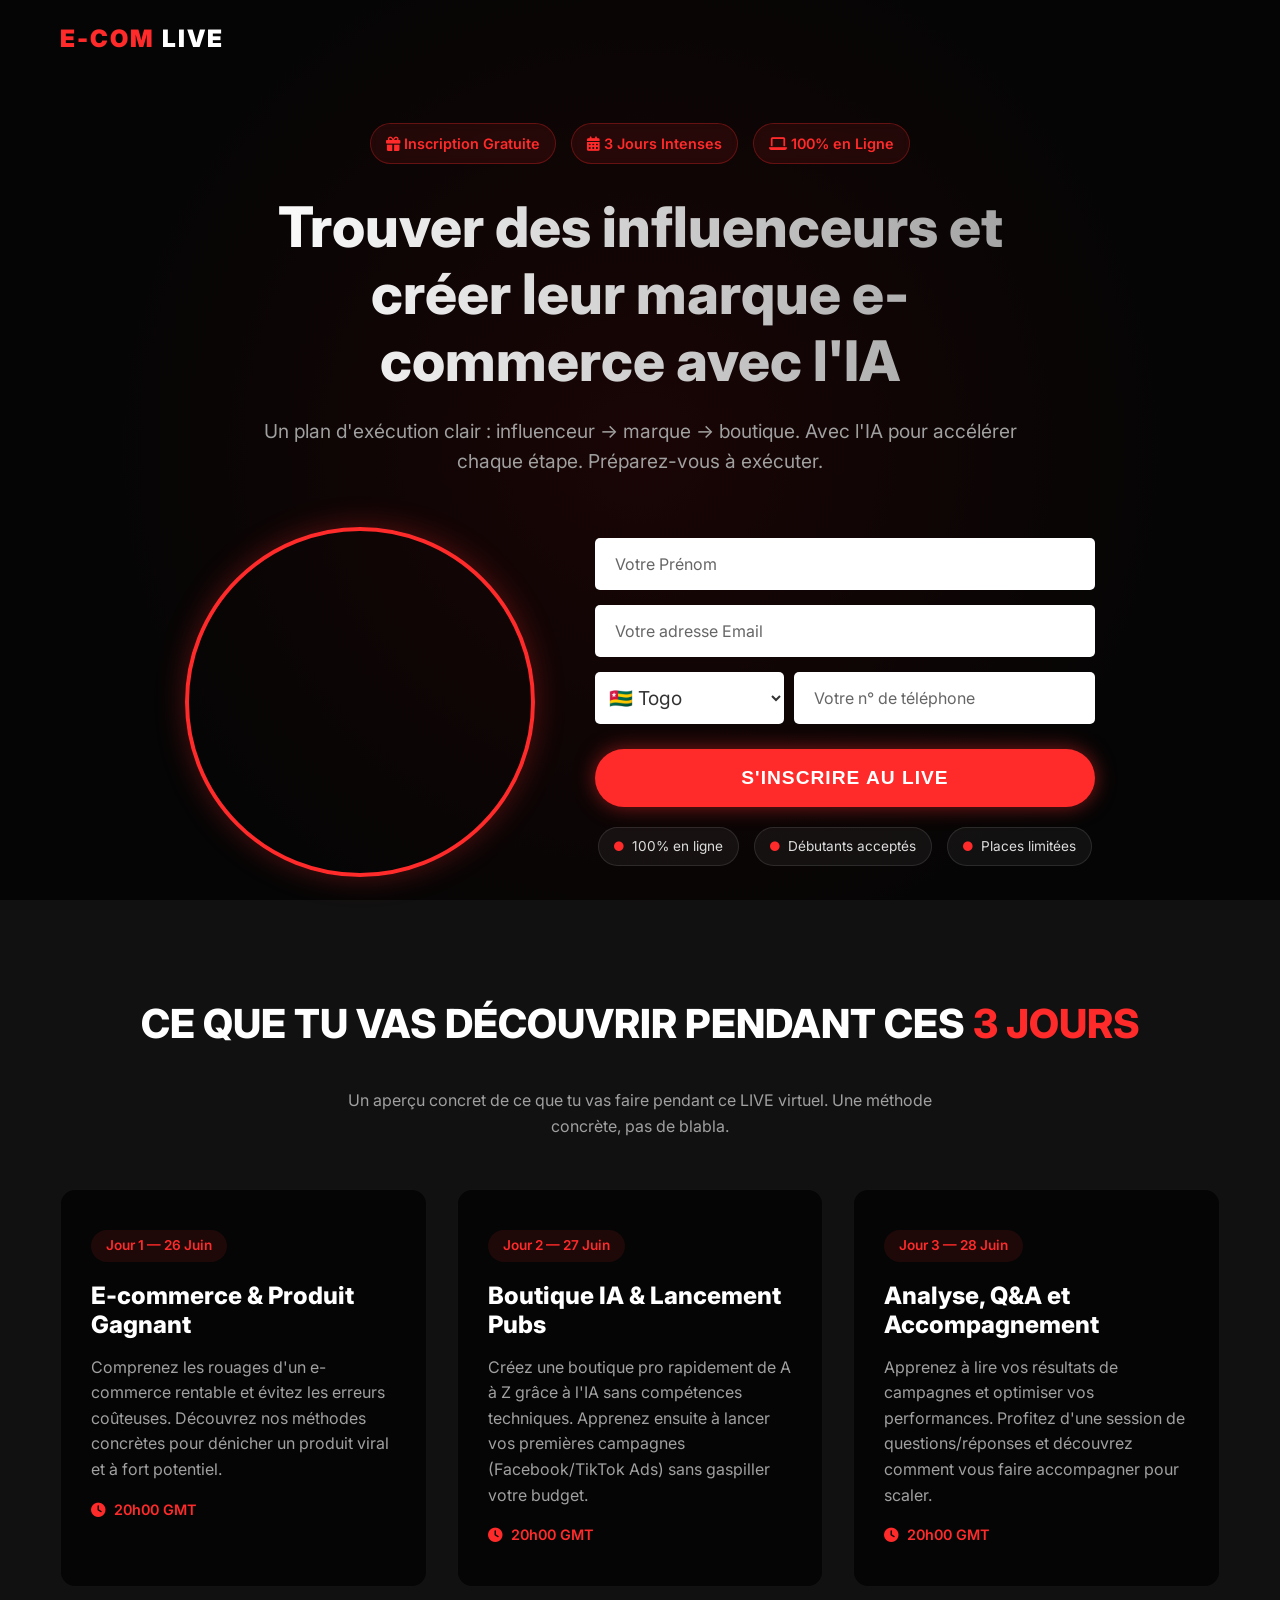
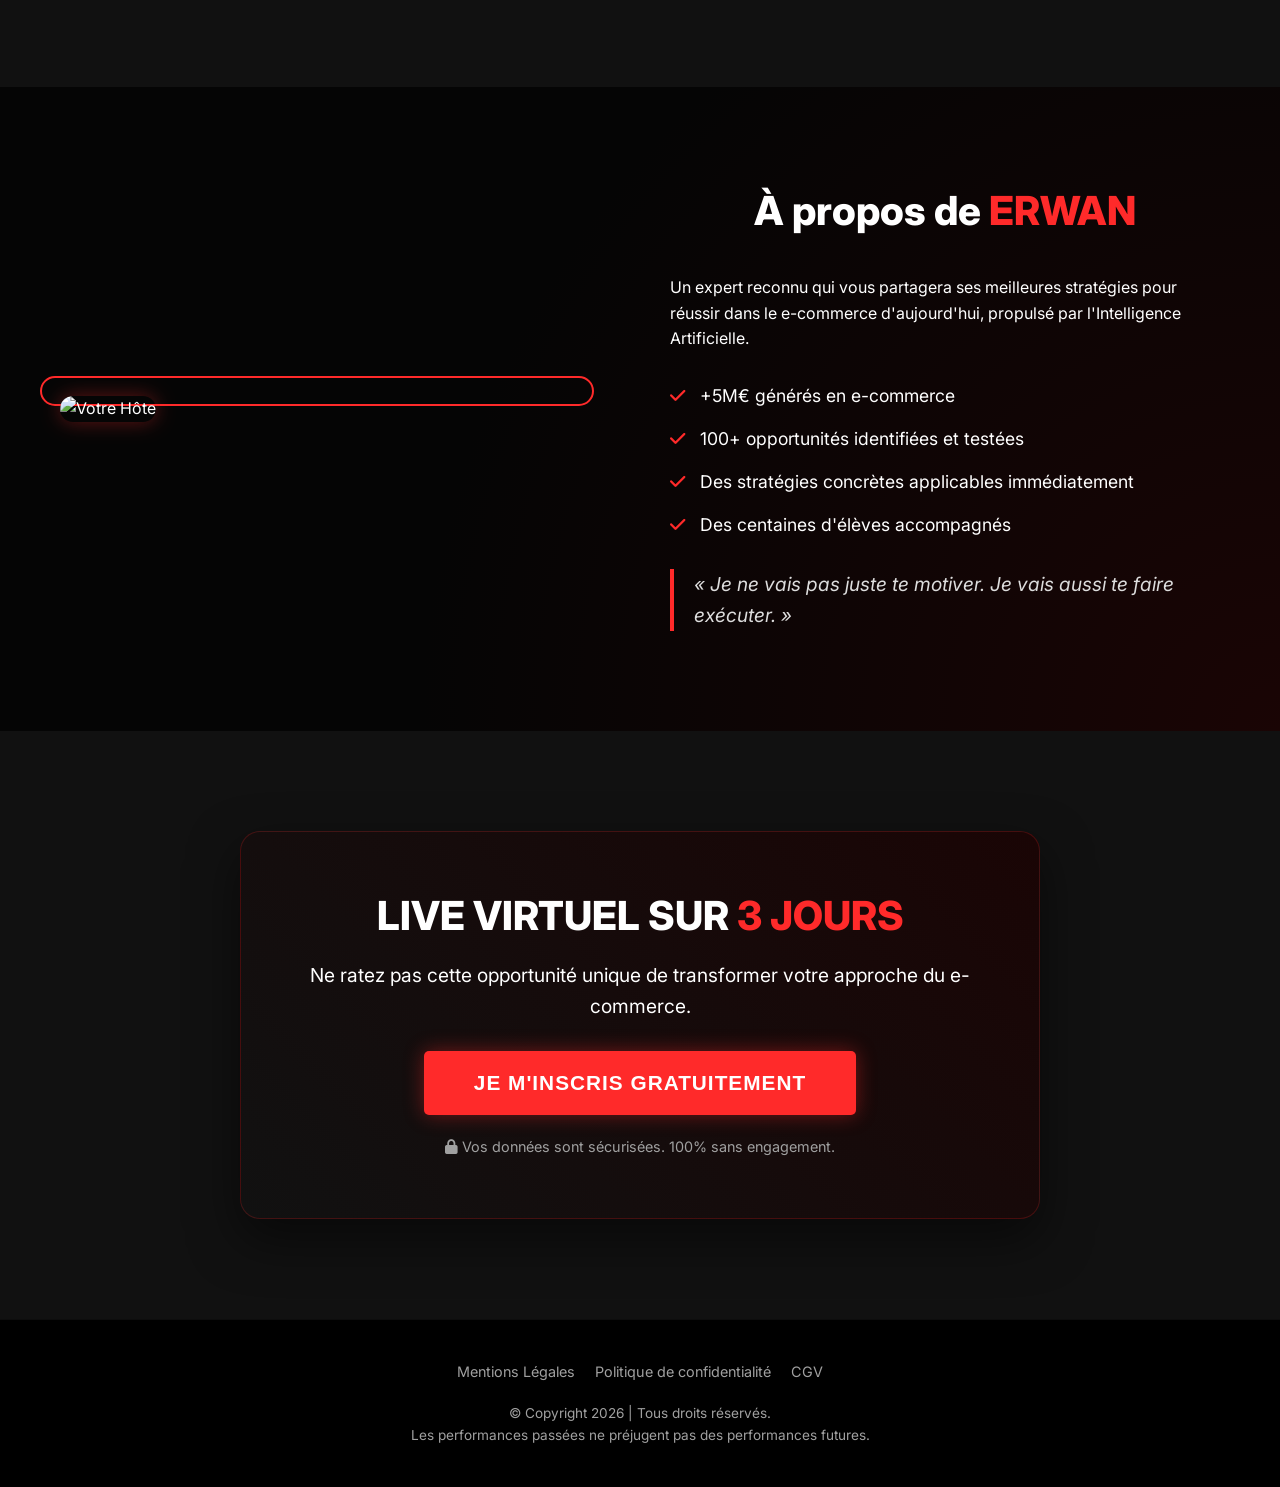
==== index.html @ 6a36e310 "Landing page E-COM LIVE - Version initiale" ====
<!DOCTYPE html>
<html lang="fr">

<head>
    <meta charset="UTF-8">
    <meta name="viewport" content="width=device-width, initial-scale=1.0">
    <title>Live Gratuit : Trouver des influenceurs et créer leur marque e-commerce avec l'IA</title>
    <meta name="description"
        content="Live gratuit sur 3 jours : apprends à trouver des influenceurs rentables et créer leur marque ecommerce avec l'IA. Méthode concrète, actions à exécuter.">
    <link rel="stylesheet" href="style.css">
    <!-- FontAwesome -->
    <link rel="stylesheet" href="https://cdnjs.cloudflare.com/ajax/libs/font-awesome/6.4.0/css/all.min.css">
</head>

<body>

    <header>
        <div class="container">
            <div class="logo">E-COM <span style="color: #fff;">LIVE</span></div>
        </div>
    </header>

    <section class="hero">
        <div class="container">
            <div class="hero-header fade-in">
                <div class="hero-badges">
                    <div class="badge"><i class="fa-solid fa-gift"></i> Inscription Gratuite</div>
                    <div class="badge"><i class="fa-solid fa-calendar-days"></i> 3 Jours Intenses</div>
                    <div class="badge"><i class="fa-solid fa-laptop"></i> 100% en Ligne</div>
                </div>

                <h1>Trouver des influenceurs et créer leur marque e-commerce avec l'IA</h1>
                <p class="hero-subtitle">Un plan d'exécution clair : influenceur → marque → boutique. Avec l'IA pour
                    accélérer chaque étape. Préparez-vous à exécuter.</p>
            </div>

            <div class="hero-registration fade-in" id="inscription-form">
                <div class="host-circular-image">
                    <img src="https://images.unsplash.com/photo-1556157382-97eda2d62296?ixlib=rb-4.0.3&auto=format&fit=crop&w=400&q=80"
                        alt="Hôte">
                </div>
                <div class="registration-form-container">
                    <form class="registration-form" action="https://systeme.io/embedded/40939313/subscription"
                        method="POST">
                        <input type="text" name="first_name" placeholder="Votre Prénom" required>
                        <input type="email" name="email" placeholder="Votre adresse Email" required>
                        <div class="phone-input">
                            <select class="country-select" id="country_code" required>
                                <option value="+93">🇦🇫 Afghanistan</option>
                                <option value="+27">🇿🇦 Afrique du Sud</option>
                                <option value="+355">🇦🇱 Albanie</option>
                                <option value="+213">🇩🇿 Algérie</option>
                                <option value="+49">🇩🇪 Allemagne</option>
                                <option value="+376">🇦🇩 Andorre</option>
                                <option value="+244">🇦🇴 Angola</option>
                                <option value="+1268">🇦🇬 Antigua-et-Barbuda</option>
                                <option value="+966">🇸🇦 Arabie saoudite</option>
                                <option value="+54">🇦🇷 Argentine</option>
                                <option value="+374">🇦🇲 Arménie</option>
                                <option value="+61">🇦🇺 Australie</option>
                                <option value="+43">🇦🇹 Autriche</option>
                                <option value="+994">🇦🇿 Azerbaïdjan</option>
                                <option value="+1242">🇧🇸 Bahamas</option>
                                <option value="+973">🇧🇭 Bahreïn</option>
                                <option value="+880">🇧🇩 Bangladesh</option>
                                <option value="+1246">🇧🇧 Barbade</option>
                                <option value="+32">🇧🇪 Belgique</option>
                                <option value="+501">🇧🇿 Belize</option>
                                <option value="+229">🇧🇯 Bénin</option>
                                <option value="+975">🇧🇹 Bhoutan</option>
                                <option value="+375">🇧🇾 Biélorussie</option>
                                <option value="+95">🇲🇲 Birmanie</option>
                                <option value="+591">🇧🇴 Bolivie</option>
                                <option value="+387">🇧🇦 Bosnie-Herzégovine</option>
                                <option value="+267">🇧🇼 Botswana</option>
                                <option value="+55">🇧🇷 Brésil</option>
                                <option value="+673">🇧🇳 Brunei</option>
                                <option value="+359">🇧🇬 Bulgarie</option>
                                <option value="+226">🇧🇫 Burkina Faso</option>
                                <option value="+257">🇧🇮 Burundi</option>
                                <option value="+855">🇰🇭 Cambodge</option>
                                <option value="+237">🇨🇲 Cameroun</option>
                                <option value="+1">🇨🇦 Canada</option>
                                <option value="+238">🇨🇻 Cap-Vert</option>
                                <option value="+56">🇨🇱 Chili</option>
                                <option value="+86">🇨🇳 Chine</option>
                                <option value="+357">🇨🇾 Chypre</option>
                                <option value="+57">🇨🇴 Colombie</option>
                                <option value="+269">🇰🇲 Comores</option>
                                <option value="+242">🇨🇬 Congo-Brazzaville</option>
                                <option value="+243">🇨🇩 RDC</option>
                                <option value="+850">🇰🇵 Corée du Nord</option>
                                <option value="+82">🇰🇷 Corée du Sud</option>
                                <option value="+506">🇨🇷 Costa Rica</option>
                                <option value="+225">🇨🇮 Côte d'Ivoire</option>
                                <option value="+385">🇭🇷 Croatie</option>
                                <option value="+53">🇨🇺 Cuba</option>
                                <option value="+45">🇩🇰 Danemark</option>
                                <option value="+253">🇩🇯 Djibouti</option>
                                <option value="+1767">🇩🇲 Dominique</option>
                                <option value="+20">🇪🇬 Égypte</option>
                                <option value="+971">🇦🇪 Émirats arabes unis</option>
                                <option value="+593">🇪🇨 Équateur</option>
                                <option value="+291">🇪🇷 Érythrée</option>
                                <option value="+34">🇪🇸 Espagne</option>
                                <option value="+372">🇪🇪 Estonie</option>
                                <option value="+1">🇺🇸 États-Unis</option>
                                <option value="+251">🇪🇹 Éthiopie</option>
                                <option value="+679">🇫🇯 Fidji</option>
                                <option value="+358">🇫🇮 Finlande</option>
                                <option value="+33">🇫🇷 France</option>
                                <option value="+241">🇬🇦 Gabon</option>
                                <option value="+220">🇬🇲 Gambie</option>
                                <option value="+995">🇬🇪 Géorgie</option>
                                <option value="+233">🇬🇭 Ghana</option>
                                <option value="+30">🇬🇷 Grèce</option>
                                <option value="+1473">🇬🇩 Grenade</option>
                                <option value="+502">🇬🇹 Guatemala</option>
                                <option value="+224">🇬🇳 Guinée</option>
                                <option value="+245">🇬🇼 Guinée-Bissau</option>
                                <option value="+240">🇬🇶 Guinée équatoriale</option>
                                <option value="+592">🇬🇾 Guyana</option>
                                <option value="+509">🇭🇹 Haïti</option>
                                <option value="+504">🇭🇳 Honduras</option>
                                <option value="+36">🇭🇺 Hongrie</option>
                                <option value="+91">🇮🇳 Inde</option>
                                <option value="+62">🇮🇩 Indonésie</option>
                                <option value="+964">🇮🇶 Irak</option>
                                <option value="+98">🇮🇷 Iran</option>
                                <option value="+353">🇮🇪 Irlande</option>
                                <option value="+354">🇮🇸 Islande</option>
                                <option value="+972">🇮🇱 Israël</option>
                                <option value="+39">🇮🇹 Italie</option>
                                <option value="+1876">🇯🇲 Jamaïque</option>
                                <option value="+81">🇯🇵 Japon</option>
                                <option value="+962">🇯🇴 Jordanie</option>
                                <option value="+7">🇰🇿 Kazakhstan</option>
                                <option value="+254">🇰🇪 Kenya</option>
                                <option value="+996">🇰🇬 Kirghizistan</option>
                                <option value="+686">🇰🇮 Kiribati</option>
                                <option value="+965">🇰🇼 Koweït</option>
                                <option value="+856">🇱🇦 Laos</option>
                                <option value="+266">🇱🇸 Lesotho</option>
                                <option value="+371">🇱🇻 Lettonie</option>
                                <option value="+961">🇱🇧 Liban</option>
                                <option value="+231">🇱🇷 Liberia</option>
                                <option value="+218">🇱🇾 Libye</option>
                                <option value="+423">🇱🇮 Liechtenstein</option>
                                <option value="+370">🇱🇹 Lituanie</option>
                                <option value="+352">🇱🇺 Luxembourg</option>
                                <option value="+389">🇲🇰 Macédoine du Nord</option>
                                <option value="+261">🇲🇬 Madagascar</option>
                                <option value="+60">🇲🇾 Malaisie</option>
                                <option value="+265">🇲🇼 Malawi</option>
                                <option value="+960">🇲🇻 Maldives</option>
                                <option value="+223">🇲🇱 Mali</option>
                                <option value="+356">🇲🇹 Malte</option>
                                <option value="+212">🇲🇦 Maroc</option>
                                <option value="+230">🇲🇺 Maurice</option>
                                <option value="+222">🇲🇷 Mauritanie</option>
                                <option value="+52">🇲🇽 Mexique</option>
                                <option value="+691">🇫🇲 Micronésie</option>
                                <option value="+373">🇲🇩 Moldavie</option>
                                <option value="+377">🇲🇨 Monaco</option>
                                <option value="+976">🇲🇳 Mongolie</option>
                                <option value="+382">🇲🇪 Monténégro</option>
                                <option value="+258">🇲🇿 Mozambique</option>
                                <option value="+264">🇳🇦 Namibie</option>
                                <option value="+674">🇳🇷 Nauru</option>
                                <option value="+977">🇳🇵 Népal</option>
                                <option value="+505">🇳🇮 Nicaragua</option>
                                <option value="+227">🇳🇪 Niger</option>
                                <option value="+234">🇳🇬 Nigeria</option>
                                <option value="+47">🇳🇴 Norvège</option>
                                <option value="+64">🇳🇿 Nouvelle-Zélande</option>
                                <option value="+968">🇴🇲 Oman</option>
                                <option value="+256">🇺🇬 Ouganda</option>
                                <option value="+998">🇺🇿 Ouzbékistan</option>
                                <option value="+92">🇵🇰 Pakistan</option>
                                <option value="+680">🇵🇼 Palaos</option>
                                <option value="+507">🇵🇦 Panama</option>
                                <option value="+675">🇵🇬 Papouasie-Nouvelle-Guinée</option>
                                <option value="+595">🇵🇾 Paraguay</option>
                                <option value="+31">🇳🇱 Pays-Bas</option>
                                <option value="+51">🇵🇪 Pérou</option>
                                <option value="+63">🇵🇭 Philippines</option>
                                <option value="+48">🇵🇱 Pologne</option>
                                <option value="+351">🇵🇹 Portugal</option>
                                <option value="+974">🇶🇦 Qatar</option>
                                <option value="+40">🇷🇴 Roumanie</option>
                                <option value="+44">🇬🇧 Royaume-Uni</option>
                                <option value="+7">🇷🇺 Russie</option>
                                <option value="+250">🇷🇼 Rwanda</option>
                                <option value="+1869">🇰🇳 Saint-Kitts-et-Nevis</option>
                                <option value="+1758">🇱🇨 Sainte-Lucie</option>
                                <option value="+378">🇸🇲 Saint-Marin</option>
                                <option value="+1784">🇻🇨 Saint-Vincent</option>
                                <option value="+677">🇸🇧 Îles Salomon</option>
                                <option value="+503">🇸🇻 Salvador</option>
                                <option value="+685">🇼🇸 Samoa</option>
                                <option value="+239">🇸🇹 Sao Tomé-et-Principe</option>
                                <option value="+221">🇸🇳 Sénégal</option>
                                <option value="+381">🇷🇸 Serbie</option>
                                <option value="+248">🇸🇨 Seychelles</option>
                                <option value="+232">🇸🇱 Sierra Leone</option>
                                <option value="+65">🇸🇬 Singapour</option>
                                <option value="+421">🇸🇰 Slovaquie</option>
                                <option value="+386">🇸🇮 Slovénie</option>
                                <option value="+252">🇸🇴 Somalie</option>
                                <option value="+249">🇸🇩 Soudan</option>
                                <option value="+211">🇸🇸 Soudan du Sud</option>
                                <option value="+94">🇱🇰 Sri Lanka</option>
                                <option value="+46">🇸🇪 Suède</option>
                                <option value="+41">🇨🇭 Suisse</option>
                                <option value="+597">🇸🇷 Suriname</option>
                                <option value="+268">🇸🇿 Eswatini</option>
                                <option value="+963">🇸🇾 Syrie</option>
                                <option value="+992">🇹🇯 Tadjikistan</option>
                                <option value="+255">🇹🇿 Tanzanie</option>
                                <option value="+235">🇹🇩 Tchad</option>
                                <option value="+420">🇨🇿 Tchéquie</option>
                                <option value="+66">🇹🇭 Thaïlande</option>
                                <option value="+670">🇹🇱 Timor oriental</option>
                                <option value="+228" selected>🇹🇬 Togo</option>
                                <option value="+676">🇹🇴 Tonga</option>
                                <option value="+1868">🇹🇹 Trinité-et-Tobago</option>
                                <option value="+216">🇹🇳 Tunisie</option>
                                <option value="+90">🇹🇷 Turquie</option>
                                <option value="+993">🇹🇲 Turkménistan</option>
                                <option value="+688">🇹🇻 Tuvalu</option>
                                <option value="+380">🇺🇦 Ukraine</option>
                                <option value="+598">🇺🇾 Uruguay</option>
                                <option value="+678">🇻🇺 Vanuatu</option>
                                <option value="+58">🇻🇪 Venezuela</option>
                                <option value="+84">🇻🇳 Viêt Nam</option>
                                <option value="+967">🇾🇪 Yémen</option>
                                <option value="+260">🇿🇲 Zambie</option>
                                <option value="+263">🇿🇼 Zimbabwe</option>
                            </select>
                            <input type="tel" id="phone_input" placeholder="Votre n° de téléphone" required>
                            <input type="hidden" name="phone_number" id="full_phone_number">
                        </div>
                        <button type="submit" class="btn btn-submit"
                            onclick="document.getElementById('full_phone_number').value = document.getElementById('country_code').value + document.getElementById('phone_input').value;">S'INSCRIRE
                            AU LIVE</button>
                    </form>
                    <div class="form-badges">
                        <span class="form-badge"><i class="fa-solid fa-circle"></i> 100% en ligne</span>
                        <span class="form-badge"><i class="fa-solid fa-circle"></i> Débutants acceptés</span>
                        <span class="form-badge"><i class="fa-solid fa-circle"></i> Places limitées</span>
                    </div>
                </div>
            </div>
        </div>
    </section>

    <section class="discover" id="programme">
        <div class="container">
            <h2 class="fade-in">CE QUE TU VAS DÉCOUVRIR PENDANT CES <span>3 JOURS</span></h2>
            <p style="text-align: center; color: var(--text-secondary); max-width: 600px; margin: 0 auto;"
                class="fade-in">
                Un aperçu concret de ce que tu vas faire pendant ce LIVE virtuel. Une méthode concrète, pas de blabla.
            </p>

            <div class="grid-3">
                <div class="card fade-in">
                    <span class="day-badge">Jour 1 — 26 Juin</span>
                    <h3>E-commerce &amp; Produit Gagnant</h3>
                    <p>Comprenez les rouages d'un e-commerce rentable et évitez les erreurs coûteuses. Découvrez nos
                        méthodes concrètes pour dénicher un produit viral et à fort potentiel.</p>
                    <p style="margin-top: 15px; font-size: 0.9rem; color: var(--accent-color); font-weight: 600;"><i
                            class="fa-solid fa-clock" style="margin-right: 5px;"></i> 20h00 GMT</p>
                </div>

                <div class="card fade-in">
                    <span class="day-badge">Jour 2 — 27 Juin</span>
                    <h3>Boutique IA &amp; Lancement Pubs</h3>
                    <p>Créez une boutique pro rapidement de A à Z grâce à l'IA sans compétences techniques. Apprenez
                        ensuite à lancer vos premières campagnes (Facebook/TikTok Ads) sans gaspiller votre budget.</p>
                    <p style="margin-top: 15px; font-size: 0.9rem; color: var(--accent-color); font-weight: 600;"><i
                            class="fa-solid fa-clock" style="margin-right: 5px;"></i> 20h00 GMT</p>
                </div>

                <div class="card fade-in">
                    <span class="day-badge">Jour 3 — 28 Juin</span>
                    <h3>Analyse, Q&amp;A et Accompagnement</h3>
                    <p>Apprenez à lire vos résultats de campagnes et optimiser vos performances. Profitez d'une session
                        de questions/réponses et découvrez comment vous faire accompagner pour scaler.</p>
                    <p style="margin-top: 15px; font-size: 0.9rem; color: var(--accent-color); font-weight: 600;"><i
                            class="fa-solid fa-clock" style="margin-right: 5px;"></i> 20h00 GMT</p>
                </div>
            </div>
        </div>
    </section>

    <section class="host">
        <div class="container host-container">
            <div class="host-image fade-in">
                <!-- Using a placeholder image with dark/red vibe -->
                <img src="https://images.unsplash.com/photo-1556157382-97eda2d62296?ixlib=rb-4.0.3&auto=format&fit=crop&w=800&q=80"
                    alt="Votre Hôte">
            </div>

            <div class="host-info fade-in">
                <h2>À propos de <span>ERWAN</span></h2>
                <p>Un expert reconnu qui vous partagera ses meilleures stratégies pour réussir dans le e-commerce
                    d'aujourd'hui, propulsé par l'Intelligence Artificielle.</p>

                <ul>
                    <li><i class="fa-solid fa-check"></i> +5M€ générés en e-commerce</li>
                    <li><i class="fa-solid fa-check"></i> 100+ opportunités identifiées et testées</li>
                    <li><i class="fa-solid fa-check"></i> Des stratégies concrètes applicables immédiatement</li>
                    <li><i class="fa-solid fa-check"></i> Des centaines d'élèves accompagnés</li>
                </ul>

                <p class="quote">« Je ne vais pas juste te motiver. Je vais aussi te faire exécuter. »</p>
            </div>
        </div>
    </section>

    <section class="cta-section" id="cta">
        <div class="container">
            <div class="cta-box fade-in">
                <h2 style="margin-bottom: 20px;">LIVE VIRTUEL SUR <span>3 JOURS</span></h2>
                <p style="margin-bottom: 30px; font-size: 1.2rem;">Ne ratez pas cette opportunité unique de transformer
                    votre approche du e-commerce.</p>
                <button class="btn" style="font-size: 1.3rem; padding: 20px 50px;"
                    onclick="document.getElementById('inscription-form').scrollIntoView({behavior: 'smooth'}); document.querySelector('.registration-form input').focus();">JE
                    M'INSCRIS GRATUITEMENT</button>
                <p style="margin-top: 20px; font-size: 0.9rem; color: var(--text-secondary);"><i
                        class="fa-solid fa-lock"></i> Vos données sont sécurisées. 100% sans engagement.</p>
            </div>
        </div>
    </section>

    <footer>
        <div class="container">
            <div class="footer-links">
                <a href="mentions-legales.html">Mentions Légales</a>
                <a href="politique-confidentialite.html">Politique de confidentialité</a>
                <a href="cgv.html">CGV</a>
            </div>
            <p class="copyright">©️ Copyright 2026 | Tous droits réservés. <br> Les performances passées ne préjugent
                pas des performances futures.</p>
        </div>
    </footer>

    <script src="script.js"></script>
</body>

</html>
---- style.css ----
@import url('https://fonts.googleapis.com/css2?family=Inter:wght@300;400;600;800;900&display=swap');

:root {
  --bg-color: #050505;
  --bg-secondary: #111;
  --text-primary: #ffffff;
  --text-secondary: #a0a0a0;
  --accent-color: #ff2a2a;
  --accent-hover: #e01b1b;
  --glow: 0 0 20px rgba(255, 42, 42, 0.4);
}

* {
  margin: 0;
  padding: 0;
  box-sizing: border-box;
}

body {
  font-family: 'Inter', sans-serif;
  background-color: var(--bg-color);
  color: var(--text-primary);
  line-height: 1.6;
  overflow-x: hidden;
}

html {
  scroll-behavior: smooth;
}

a {
  text-decoration: none;
  color: inherit;
}

ul {
  list-style: none;
}

.container {
  max-width: 1200px;
  margin: 0 auto;
  padding: 0 20px;
}

/* Typography */
h1, h2, h3 {
  font-weight: 800;
  line-height: 1.2;
}

h1 {
  font-size: 3.5rem;
  margin-bottom: 20px;
  background: linear-gradient(to right, #fff, #a0a0a0);
  -webkit-background-clip: text;
  -webkit-text-fill-color: transparent;
}

h2 {
  font-size: 2.5rem;
  margin-bottom: 40px;
  text-align: center;
}

h2 span {
  color: var(--accent-color);
}

.highlight {
  color: var(--accent-color);
  -webkit-text-fill-color: var(--accent-color);
}

/* Buttons */
.btn {
  display: inline-block;
  background-color: var(--accent-color);
  color: #fff;
  padding: 15px 35px;
  border-radius: 5px;
  font-size: 1.1rem;
  font-weight: 600;
  text-transform: uppercase;
  letter-spacing: 1px;
  transition: all 0.3s ease;
  border: none;
  cursor: pointer;
  box-shadow: var(--glow);
}

.btn:hover {
  background-color: var(--accent-hover);
  transform: translateY(-2px);
  box-shadow: 0 0 30px rgba(255, 42, 42, 0.6);
}

/* Header */
header {
  padding: 20px 0;
  position: absolute;
  width: 100%;
  top: 0;
  z-index: 10;
}

header .container {
  display: flex;
  justify-content: space-between;
  align-items: center;
}

.logo {
  font-size: 1.5rem;
  font-weight: 900;
  letter-spacing: 2px;
  color: var(--accent-color);
}

/* Hero Section */
.hero {
  min-height: 100vh;
  display: flex;
  align-items: center;
  position: relative;
  padding-top: 100px;
  background: radial-gradient(circle at center, #1a0505 0%, var(--bg-color) 70%);
}

.hero::before {
  content: '';
  position: absolute;
  top: 0;
  left: 0;
  width: 100%;
  height: 100%;
  background-image: linear-gradient(rgba(5, 5, 5, 0.8), rgba(5, 5, 5, 1)), url('https://images.unsplash.com/photo-1551288049-bebda4e38f71?auto=format&fit=crop&q=80&w=2070');
  background-size: cover;
  background-position: center;
  opacity: 0.3;
  z-index: -1;
}

.hero-header {
  max-width: 800px;
  margin: 0 auto;
  text-align: center;
  position: relative;
  z-index: 1;
}

.hero-badges {
  display: flex;
  justify-content: center;
  gap: 15px;
  margin-bottom: 30px;
  flex-wrap: wrap;
}

.badge {
  background: rgba(255, 42, 42, 0.1);
  border: 1px solid rgba(255, 42, 42, 0.3);
  padding: 8px 15px;
  border-radius: 50px;
  font-size: 0.9rem;
  font-weight: 600;
  color: var(--accent-color);
  backdrop-filter: blur(5px);
}

.hero-subtitle {
  font-size: 1.2rem;
  color: var(--text-secondary);
  margin-bottom: 40px;
}

.hero-registration {
  display: flex;
  align-items: center;
  justify-content: center;
  gap: 60px;
  margin-top: 50px;
  position: relative;
  z-index: 1;
  flex-wrap: wrap;
}

.host-circular-image {
  width: 350px;
  height: 350px;
  border-radius: 50%;
  border: 4px solid var(--accent-color);
  overflow: hidden;
  box-shadow: 0 0 30px rgba(255, 42, 42, 0.3);
  flex-shrink: 0;
}

.host-circular-image img {
  width: 100%;
  height: 100%;
  object-fit: cover;
  filter: grayscale(10%) contrast(110%);
}

.registration-form-container {
  max-width: 500px;
  flex: 1;
  min-width: 300px;
}

.registration-form {
  display: flex;
  flex-direction: column;
  gap: 15px;
}

.registration-form input {
  width: 100%;
  padding: 16px 20px;
  border-radius: 5px;
  border: none;
  background-color: #fff;
  color: #333;
  font-size: 1rem;
  font-family: inherit;
  outline: none;
}

.registration-form input::placeholder {
  color: #666;
}

.phone-input {
  display: flex;
  gap: 10px;
}

.country-select {
  background-color: #fff;
  color: #333;
  padding: 0 10px;
  border-radius: 5px;
  border: none;
  font-size: 1.2rem;
  font-family: inherit;
  cursor: pointer;
  outline: none;
  min-width: 100px;
}

.btn-submit {
  width: 100%;
  padding: 18px;
  border-radius: 30px;
  font-size: 1.2rem;
  margin-top: 10px;
  box-shadow: 0 0 20px rgba(255, 42, 42, 0.5);
}

.form-badges {
  display: flex;
  justify-content: center;
  gap: 15px;
  margin-top: 20px;
  flex-wrap: wrap;
}

.form-badge {
  background: rgba(255, 255, 255, 0.05);
  border: 1px solid rgba(255, 255, 255, 0.1);
  padding: 8px 15px;
  border-radius: 30px;
  font-size: 0.85rem;
  display: flex;
  align-items: center;
  gap: 8px;
  color: #ddd;
}

.form-badge i {
  color: var(--accent-color);
  font-size: 0.6rem;
}

/* Discover Section */
.discover {
  padding: 100px 0;
  background-color: var(--bg-secondary);
  position: relative;
}

.grid-3 {
  display: grid;
  grid-template-columns: repeat(3, 1fr);
  gap: 30px;
  margin-top: 50px;
}

.card {
  background: var(--bg-color);
  border: 1px solid rgba(255, 255, 255, 0.05);
  padding: 40px 30px;
  border-radius: 15px;
  transition: transform 0.3s ease, box-shadow 0.3s ease, border-color 0.3s ease;
  position: relative;
  overflow: hidden;
}

.card::before {
  content: '';
  position: absolute;
  top: 0;
  left: 0;
  width: 100%;
  height: 3px;
  background: var(--accent-color);
  transform: scaleX(0);
  transform-origin: left;
  transition: transform 0.3s ease;
}

.card:hover {
  transform: translateY(-10px);
  box-shadow: 0 10px 30px rgba(0,0,0,0.5);
  border-color: rgba(255, 42, 42, 0.2);
}

.card:hover::before {
  transform: scaleX(1);
}

.day-badge {
  display: inline-block;
  background: rgba(255, 42, 42, 0.1);
  color: var(--accent-color);
  padding: 5px 15px;
  border-radius: 30px;
  font-weight: 600;
  font-size: 0.85rem;
  margin-bottom: 20px;
}

.card h3 {
  font-size: 1.5rem;
  margin-bottom: 15px;
}

.card p {
  color: var(--text-secondary);
}

/* Host Section */
.host {
  padding: 100px 0;
  background: radial-gradient(circle at right bottom, #1a0505 0%, var(--bg-color) 60%);
}

.host-container {
  display: flex;
  align-items: center;
  gap: 60px;
}

.host-image {
  flex: 1;
  position: relative;
}

.host-image img {
  width: 100%;
  max-width: 400px;
  border-radius: 20px;
  box-shadow: var(--glow);
  filter: grayscale(20%) contrast(110%);
}

.host-image::after {
  content: '';
  position: absolute;
  top: -20px;
  left: -20px;
  width: 100%;
  height: 100%;
  border: 2px solid var(--accent-color);
  border-radius: 20px;
  z-index: -1;
}

.host-info {
  flex: 1;
}

.host-info ul {
  margin: 30px 0;
}

.host-info li {
  margin-bottom: 15px;
  display: flex;
  align-items: flex-start;
  font-size: 1.1rem;
}

.host-info li i {
  color: var(--accent-color);
  margin-right: 15px;
  margin-top: 5px;
}

.quote {
  font-style: italic;
  font-size: 1.2rem;
  color: #ddd;
  border-left: 4px solid var(--accent-color);
  padding-left: 20px;
  margin-top: 30px;
}

/* CTA Section */
.cta-section {
  padding: 100px 0;
  background-color: var(--bg-secondary);
  text-align: center;
}

.cta-box {
  background: linear-gradient(45deg, #111, #1a0505);
  border: 1px solid rgba(255, 42, 42, 0.2);
  padding: 60px 40px;
  border-radius: 20px;
  max-width: 800px;
  margin: 0 auto;
  box-shadow: 0 20px 50px rgba(0,0,0,0.5);
}

/* Footer */
footer {
  background-color: #000;
  padding: 40px 0;
  text-align: center;
  border-top: 1px solid rgba(255,255,255,0.05);
}

.footer-links {
  display: flex;
  justify-content: center;
  gap: 20px;
  margin-bottom: 20px;
}

.footer-links a {
  color: var(--text-secondary);
  font-size: 0.9rem;
  transition: color 0.3s;
}

.footer-links a:hover {
  color: var(--accent-color);
}

.copyright {
  color: var(--text-secondary);
  font-size: 0.85rem;
}

/* Animations */
.fade-in {
  opacity: 0;
  transform: translateY(30px);
  transition: opacity 0.8s ease, transform 0.8s ease;
}

.fade-in.visible {
  opacity: 1;
  transform: translateY(0);
}

/* Responsive */
@media (max-width: 992px) {
  h1 {
    font-size: 2.8rem;
  }
  .grid-3 {
    grid-template-columns: repeat(2, 1fr);
  }
  .host-container {
    flex-direction: column;
    text-align: center;
  }
  .host-image::after {
    display: none;
  }
  .host-info ul {
    text-align: left;
  }
}

@media (max-width: 768px) {
  h1 {
    font-size: 2.2rem;
  }
  h2 {
    font-size: 2rem;
  }
  .grid-3 {
    grid-template-columns: 1fr;
  }
  .countdown {
    flex-wrap: wrap;
  }
}

/* --- THANK YOU PAGE STYLES --- */
.thankyou-page {
  text-align: center;
}
.thankyou-hero {
  padding: 80px 0 40px;
}
.thankyou-hero h1 {
  font-size: 2.5rem;
  margin-bottom: 20px;
}
.thankyou-subtitle {
  font-size: 1.1rem;
  color: var(--text-secondary);
  max-width: 800px;
  margin: 0 auto 40px;
  line-height: 1.6;
}
.btn-whatsapp {
  background: #25D366; /* WhatsApp Green */
  color: #fff;
  border: none;
  font-weight: 700;
  padding: 18px 40px;
  border-radius: 50px;
  font-size: 1.1rem;
  box-shadow: 0 4px 15px rgba(37, 211, 102, 0.4);
  margin-bottom: 50px;
  display: inline-block;
  text-decoration: none;
  transition: all 0.3s ease;
}
.btn-whatsapp:hover {
  background: #1ebc5a;
  transform: translateY(-2px);
  box-shadow: 0 6px 20px rgba(37, 211, 102, 0.6);
  color: #fff;
}

.steps-section {
  padding: 40px 0 80px;
}
.steps-section h2 {
  font-size: 1.5rem;
  color: var(--accent-color);
  margin-bottom: 40px;
}
.step {
  margin-bottom: 30px;
}
.step h3 {
  font-size: 1.3rem;
  margin-bottom: 10px;
}
.step p {
  color: var(--text-secondary);
  font-size: 1rem;
}

.calendar-container {
  background: #111;
  border: 1px solid #333;
  border-radius: 12px;
  max-width: 800px;
  margin: 50px auto 0;
  padding: 20px;
  text-align: left;
}
.calendar-header {
  display: flex;
  justify-content: space-between;
  align-items: center;
  border-bottom: 1px solid #333;
  padding-bottom: 20px;
  margin-bottom: 20px;
  color: var(--text-secondary);
  font-size: 0.9rem;
}
.btn-small {
  background: transparent;
  color: #fff;
  border: 1px solid #444;
  padding: 8px 15px;
  border-radius: 5px;
  cursor: pointer;
  font-size: 0.8rem;
  transition: all 0.3s;
}
.btn-small:hover {
  border-color: #666;
  background: #222;
}
.calendar-grid {
  display: grid;
  grid-template-columns: repeat(3, 1fr);
  gap: 20px;
}
.calendar-card {
  background: #1a1a1a;
  padding: 20px;
  border-radius: 8px;
  border: 1px solid #333;
}
.day-badge-small {
  display: inline-block;
  background: rgba(255, 42, 42, 0.1);
  color: #fff;
  padding: 4px 10px;
  border-radius: 20px;
  font-size: 0.75rem;
  margin-bottom: 10px;
}
.calendar-card h4 {
  font-size: 1rem;
  margin-bottom: 10px;
  line-height: 1.4;
}
.calendar-card p {
  font-size: 0.8rem;
  color: var(--text-secondary);
  margin-bottom: 15px;
}
.calendar-buttons {
  display: flex;
  gap: 10px;
}
.calendar-buttons button {
  flex: 1;
  background: #2a2a2a;
  color: #fff;
  border: 1px solid #444;
  padding: 6px;
  border-radius: 4px;
  font-size: 0.75rem;
  cursor: pointer;
  transition: all 0.3s;
}
.calendar-buttons button:hover {
  background: #333;
  border-color: #666;
}

@media (max-width: 768px) {
  .calendar-grid {
    grid-template-columns: 1fr;
  }
  .calendar-header {
    flex-direction: column;
    gap: 15px;
    align-items: flex-start;
  }
}
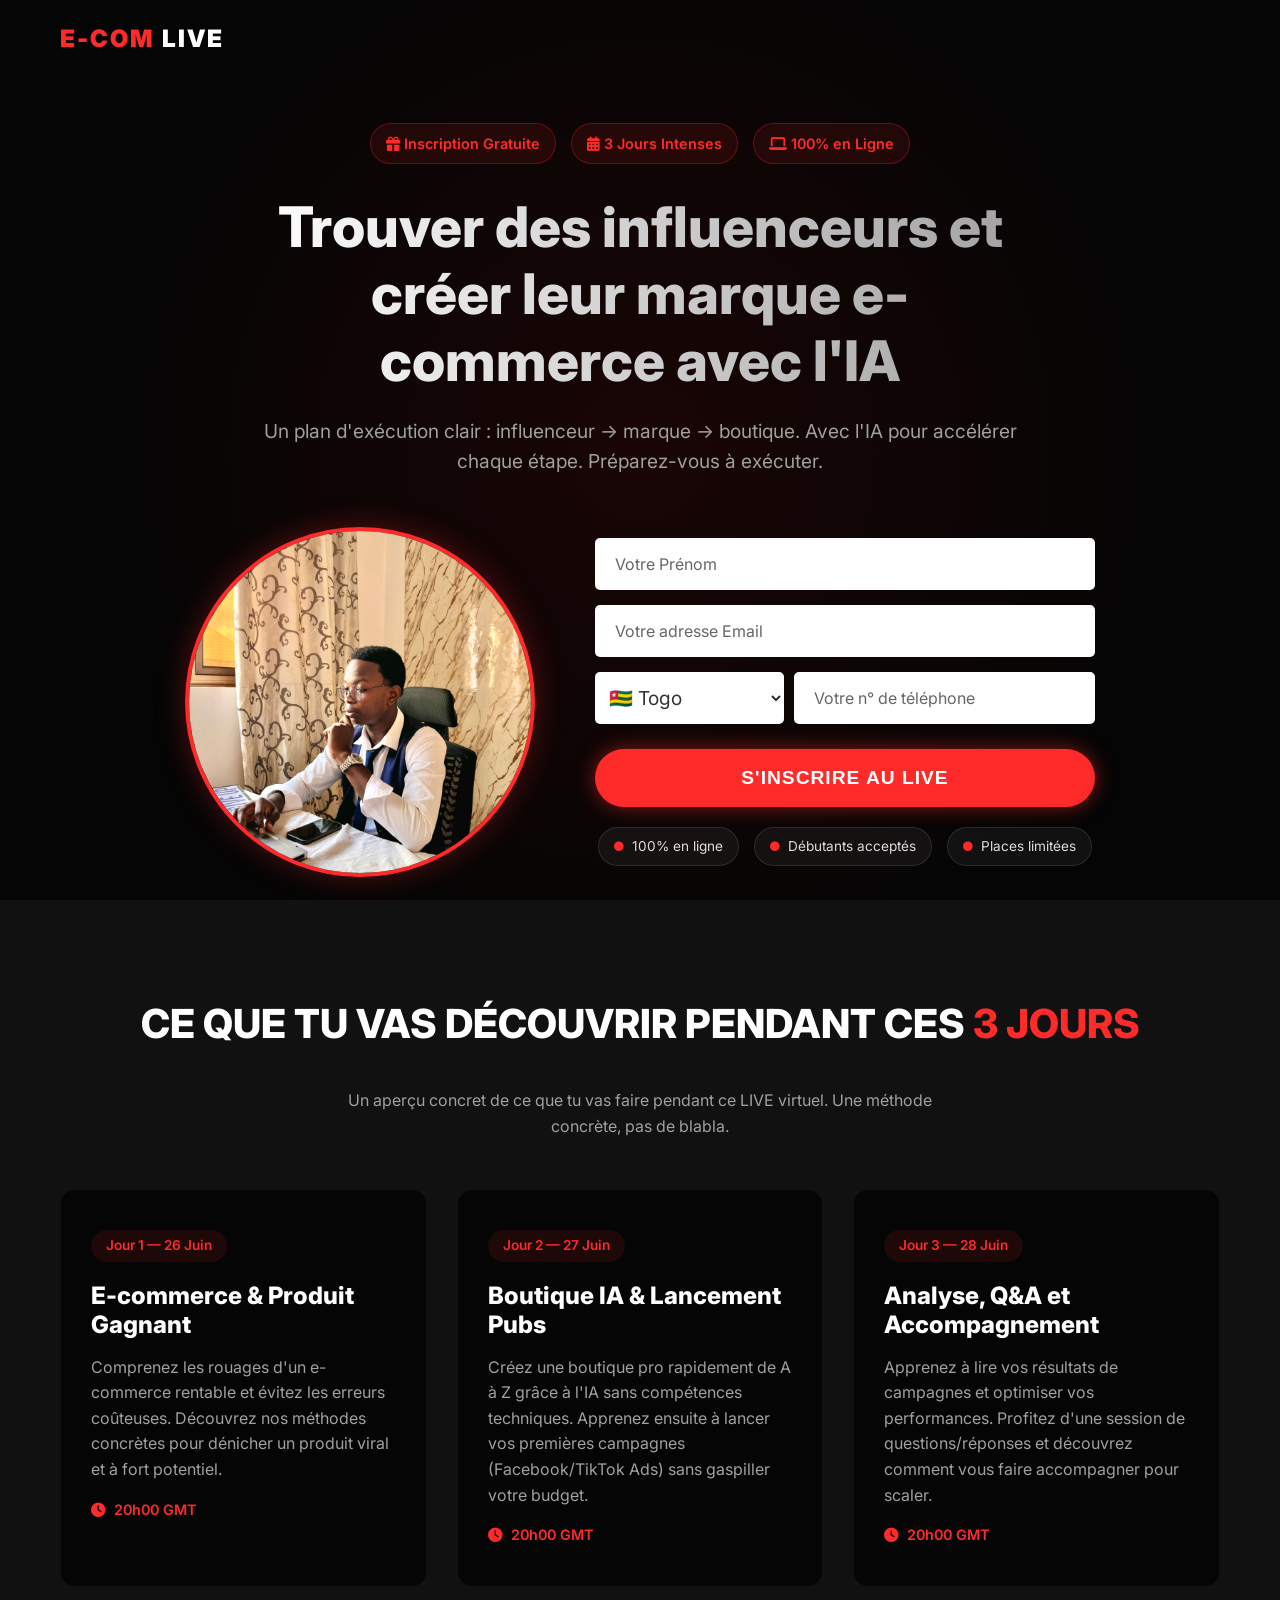
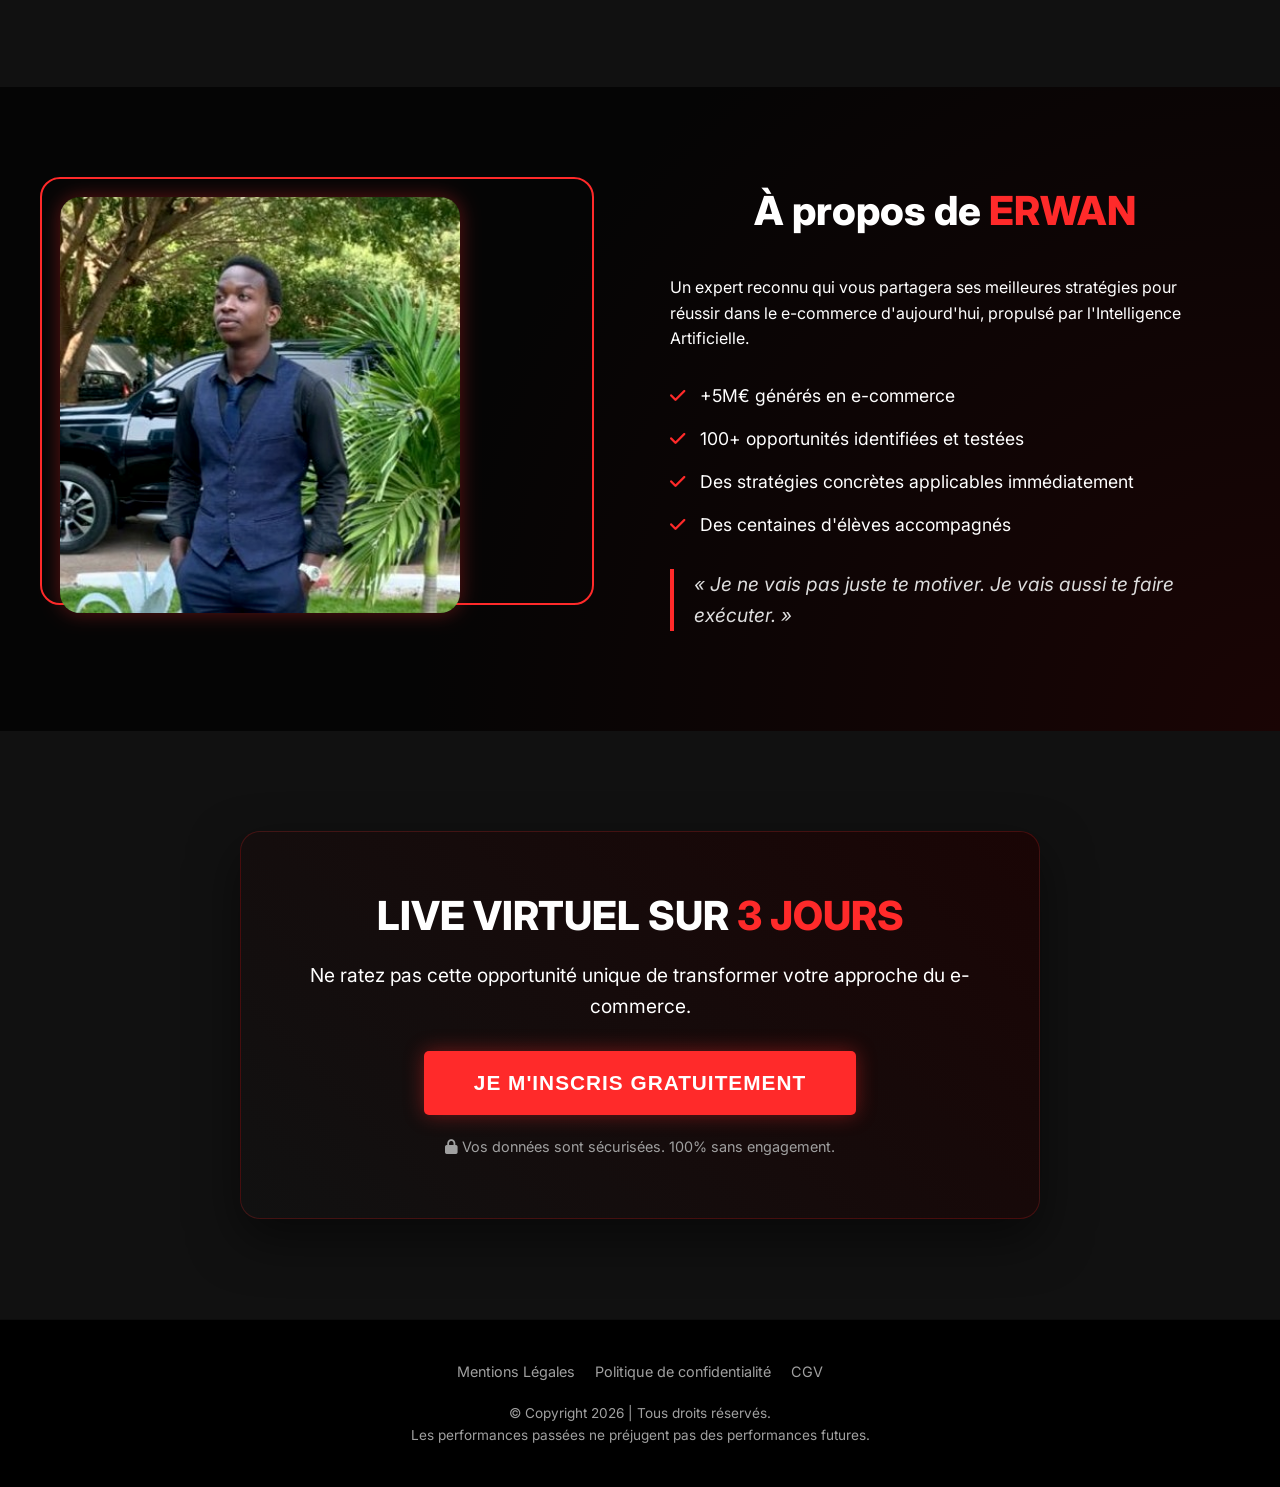
==== commit 4fbc15ee: "Ajout des vraies photos d'Erwan et dates du Live" ====
--- a/index.html
+++ b/index.html
@@ -36,8 +36,7 @@
 
             <div class="hero-registration fade-in" id="inscription-form">
                 <div class="host-circular-image">
-                    <img src="https://images.unsplash.com/photo-1556157382-97eda2d62296?ixlib=rb-4.0.3&auto=format&fit=crop&w=400&q=80"
-                        alt="Hôte">
+                    <img src="erwan-hero.jpeg" alt="Erwan - Hôte du Live E-COM">
                 </div>
                 <div class="registration-form-container">
                     <form class="registration-form" action="https://systeme.io/embedded/40939313/subscription"
@@ -296,9 +295,7 @@
     <section class="host">
         <div class="container host-container">
             <div class="host-image fade-in">
-                <!-- Using a placeholder image with dark/red vibe -->
-                <img src="https://images.unsplash.com/photo-1556157382-97eda2d62296?ixlib=rb-4.0.3&auto=format&fit=crop&w=800&q=80"
-                    alt="Votre Hôte">
+                <img src="erwan-host.jpg" alt="Erwan - Expert E-commerce">
             </div>
 
             <div class="host-info fade-in">
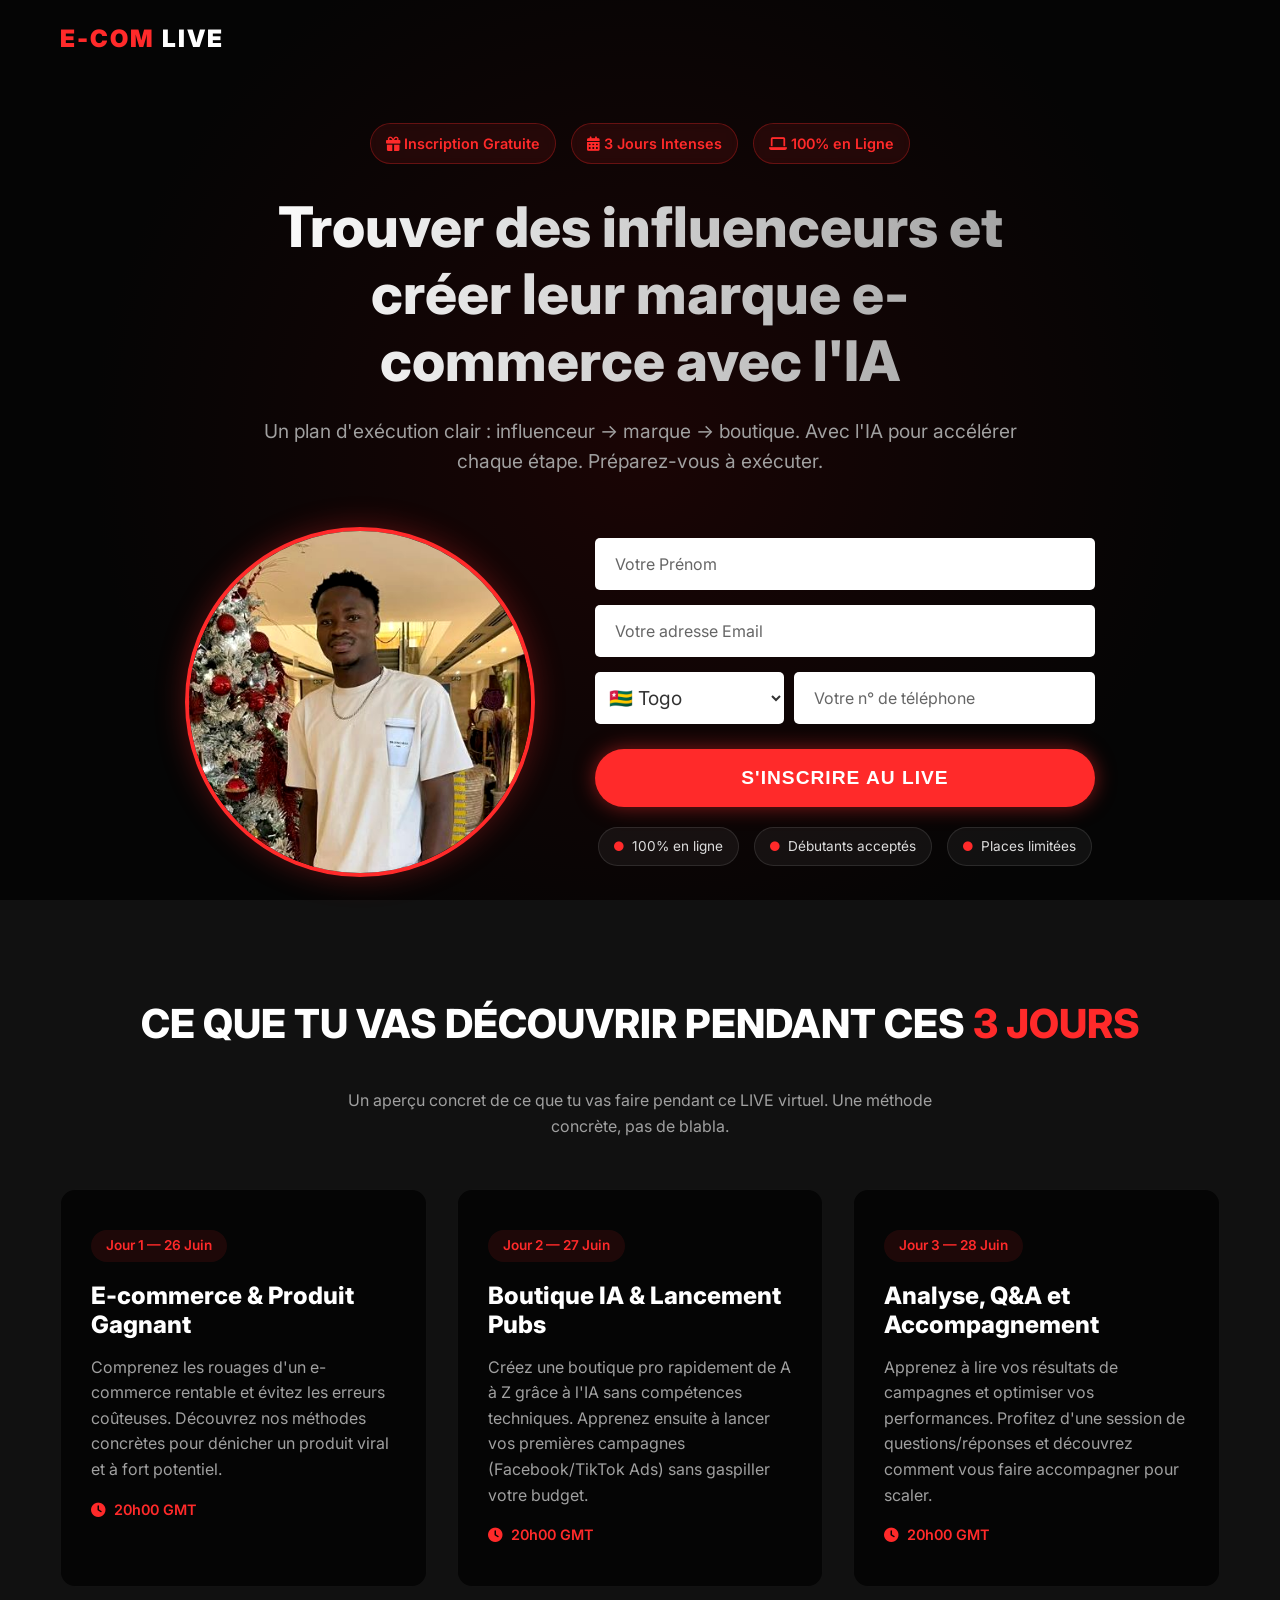
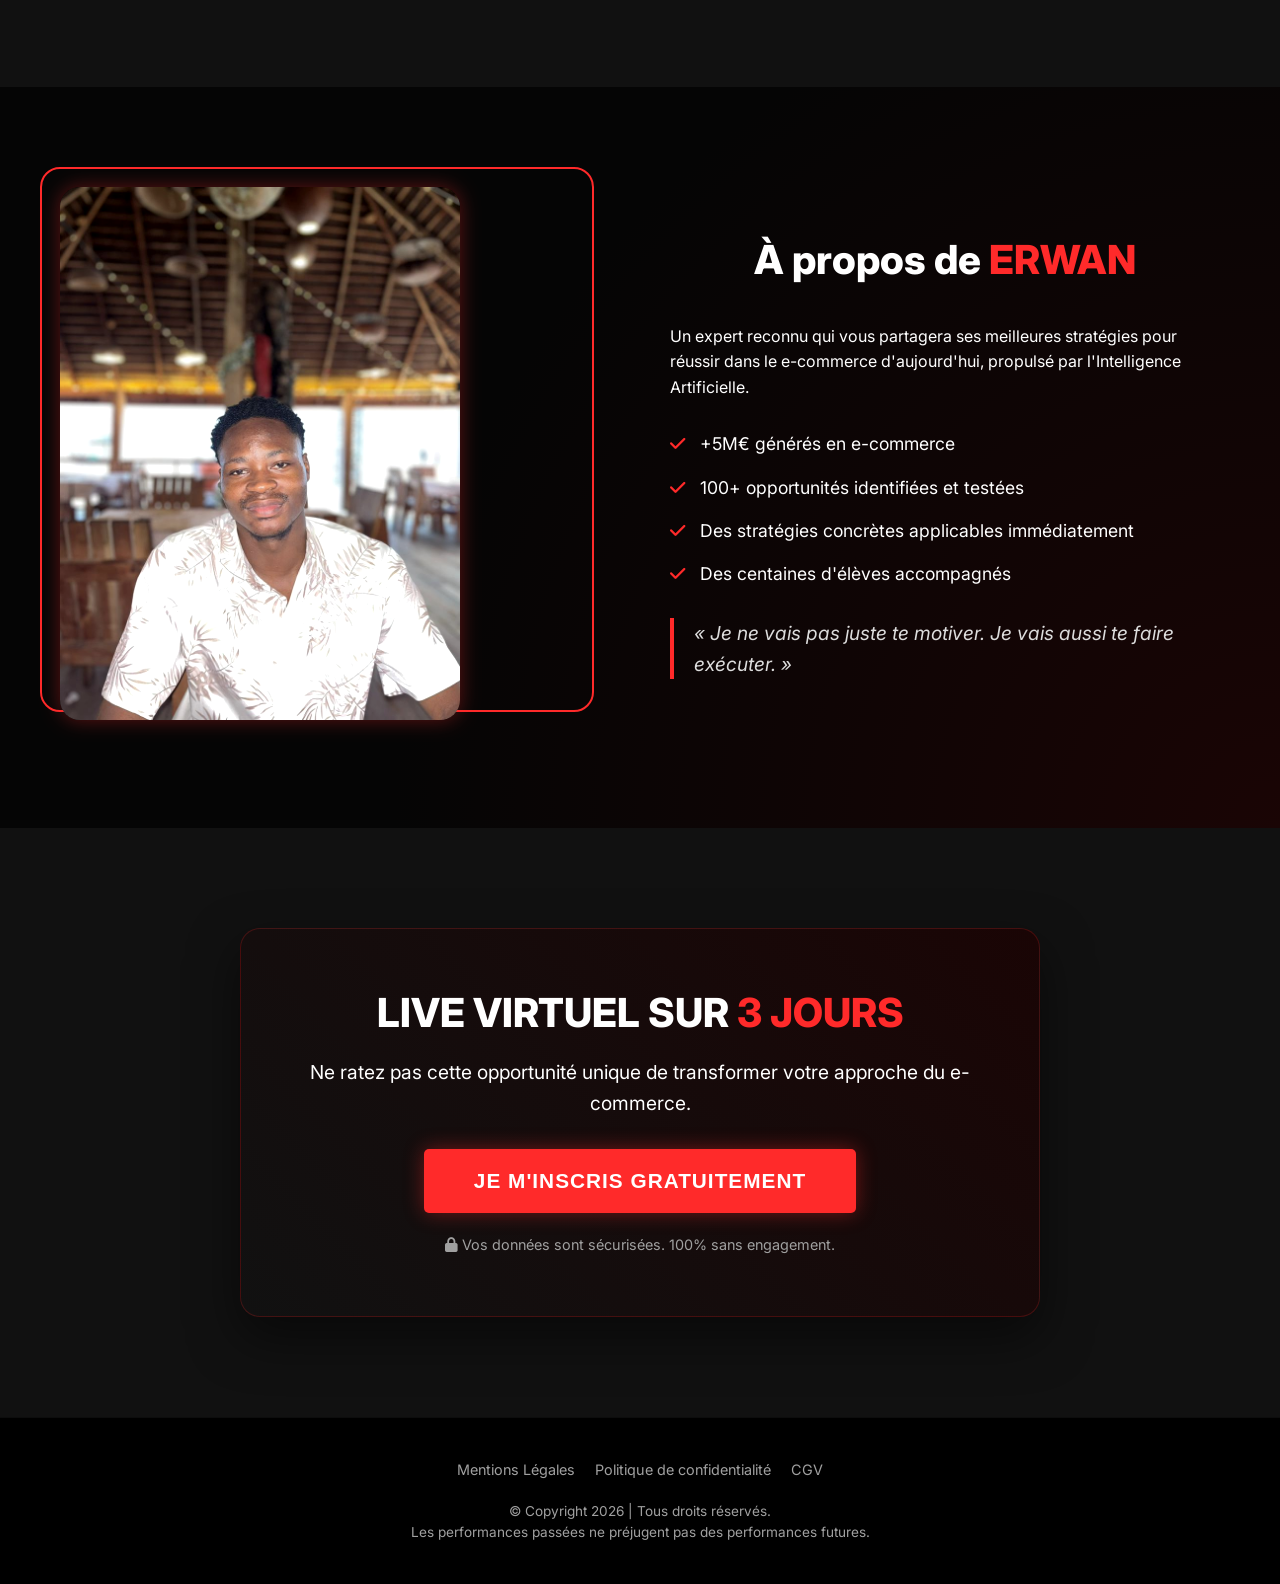
==== commit 452e0c8d: "Mise a jour des images d'Erwan et correction du HTML" ====
--- a/index.html
+++ b/index.html
@@ -36,7 +36,7 @@
 
             <div class="hero-registration fade-in" id="inscription-form">
                 <div class="host-circular-image">
-                    <img src="erwan-hero.jpeg" alt="Erwan - Hôte du Live E-COM">
+                    <img src="erwan-1.JPG" alt="Erwan - Hôte du Live E-COM">
                 </div>
                 <div class="registration-form-container">
                     <form class="registration-form" action="https://systeme.io/embedded/40939313/subscription"
@@ -295,7 +295,7 @@
     <section class="host">
         <div class="container host-container">
             <div class="host-image fade-in">
-                <img src="erwan-host.jpg" alt="Erwan - Expert E-commerce">
+                <img src="erwan-2.jpeg" alt="Erwan - Expert E-commerce">
             </div>
 
             <div class="host-info fade-in">
